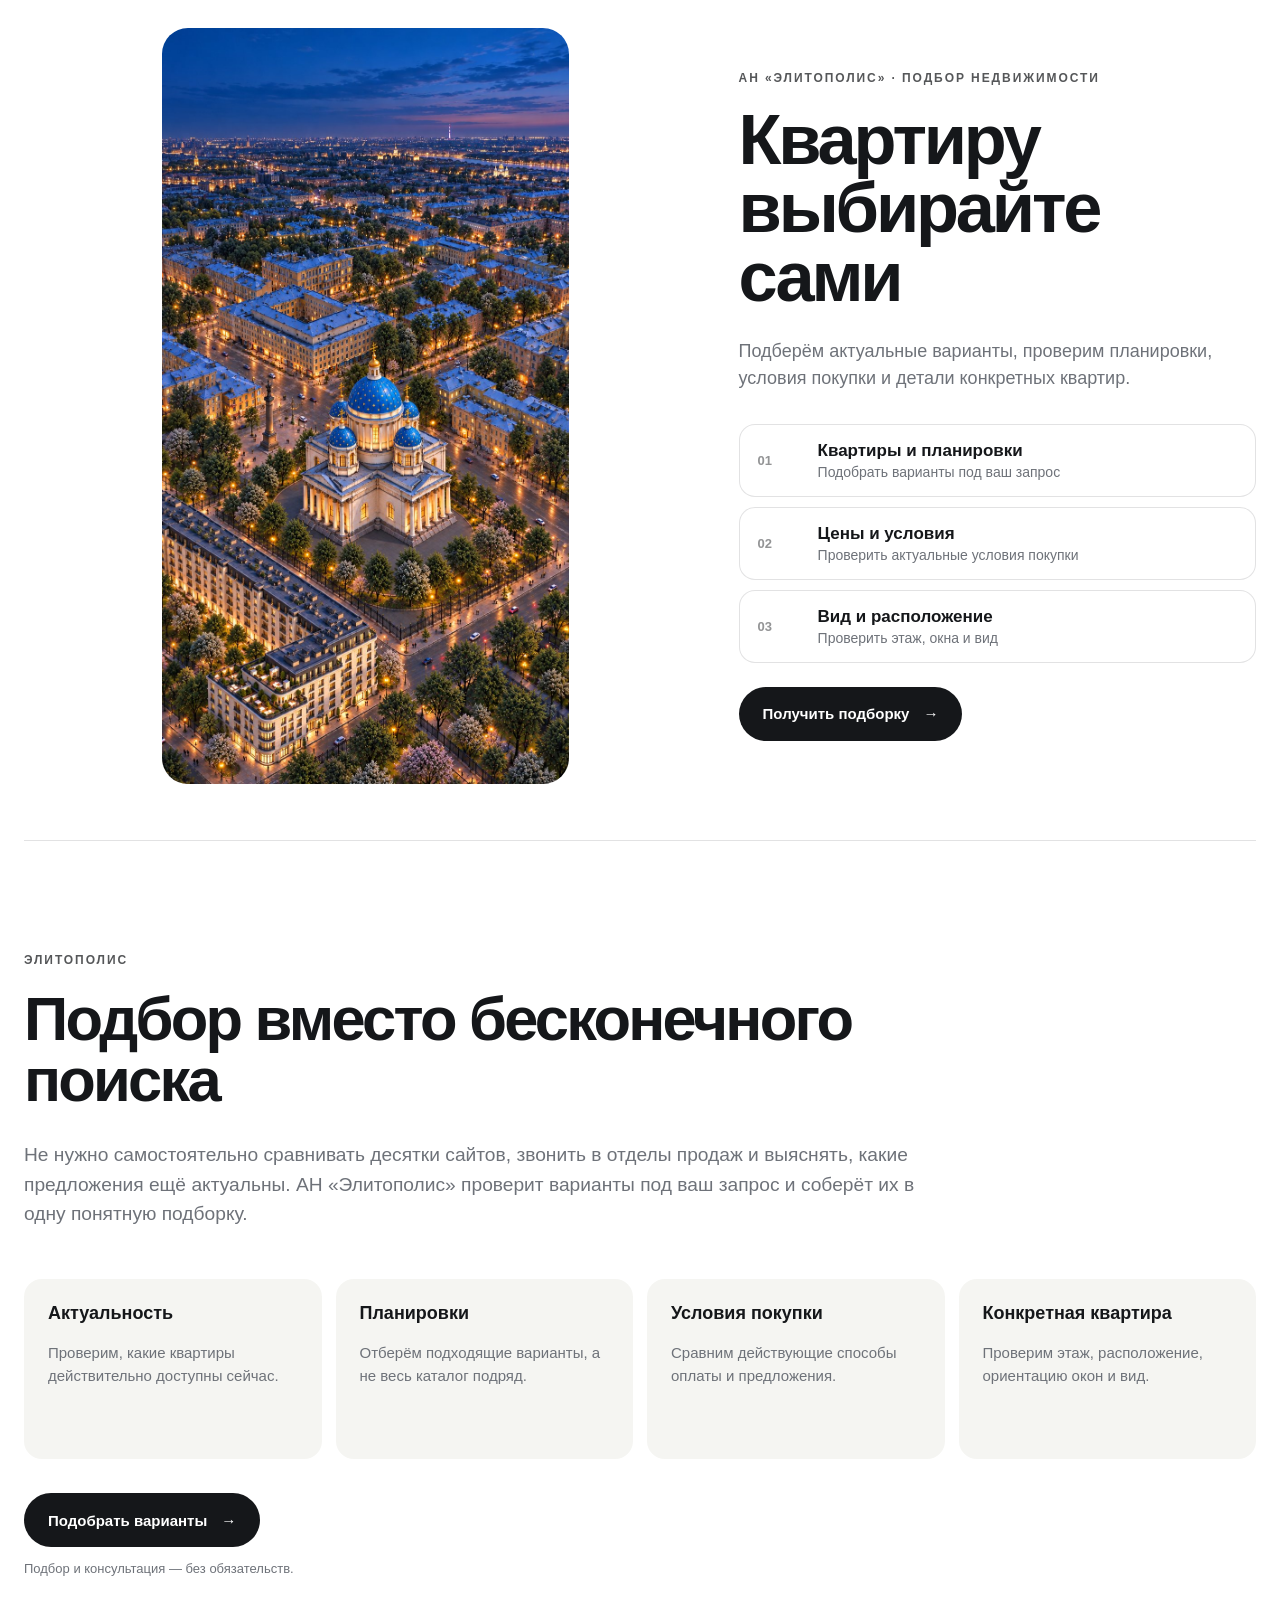
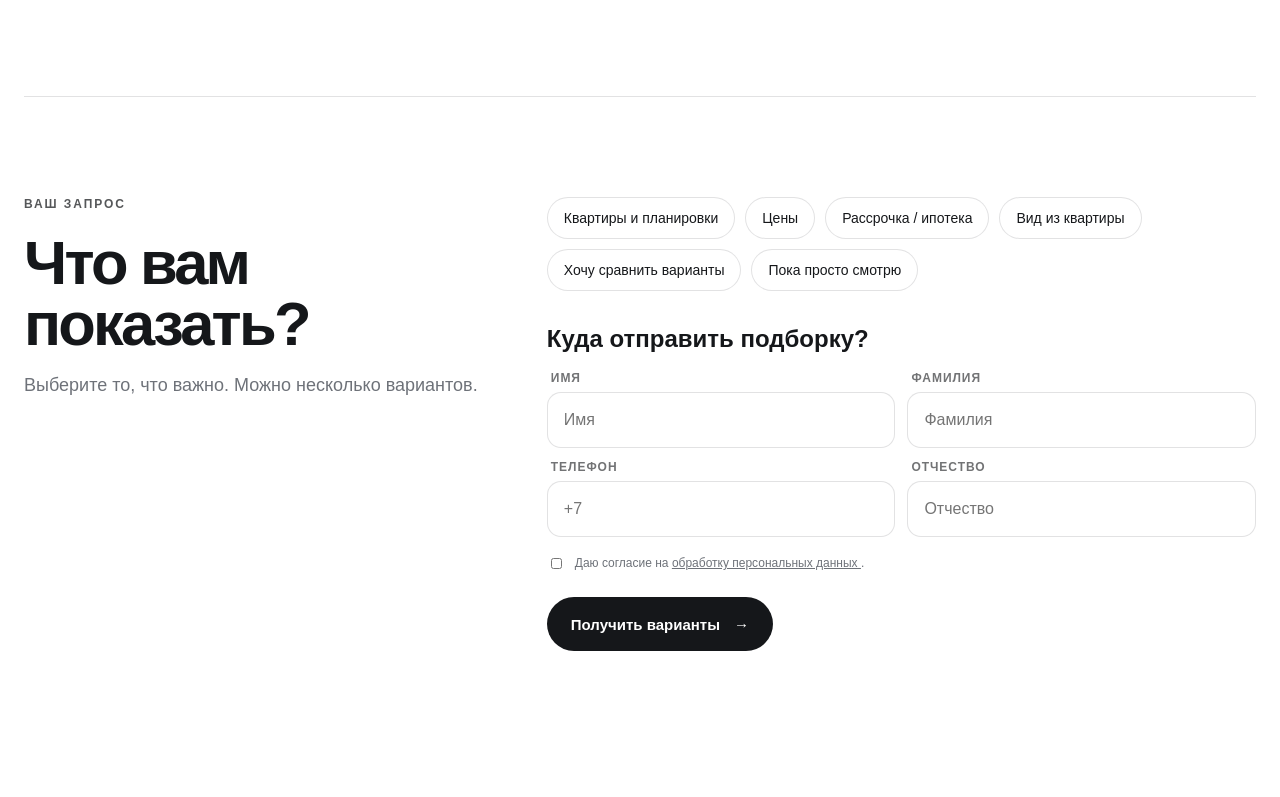
==== index.html @ 5e787805 "Update index.html" ====
<!doctype html>
<html lang="ru">
<head>
  <meta charset="utf-8">
  <meta name="viewport" content="width=device-width,initial-scale=1">

  <title>Подбор недвижимости — Элитополис</title>

  <meta
    name="description"
    content="АН «Элитополис» — подбор актуальных вариантов недвижимости, планировок и условий покупки"
  >

  <meta name="robots" content="index,follow">

  <style>
    :root{
      --ink:#15171a;
      --muted:#6e7279;
      --line:rgba(21,23,26,.12);
      --soft:#f5f5f2;
      --card:#fff;
    }

    *{
      box-sizing:border-box;
    }

    html{
      scroll-behavior:smooth;
    }

    body{
      margin:0;
      background:#fff;
      color:var(--ink);
      font-family:-apple-system,BlinkMacSystemFont,"Segoe UI",Arial,sans-serif;
    }

    button,
    input{
      font:inherit;
    }

    .elp-wrap{
      max-width:1480px;
      margin:0 auto;
      padding:0 24px 64px;
    }

    .elp-hero{
      min-height:90vh;
      display:grid;
      grid-template-columns:minmax(0,58%) minmax(0,42%);
      gap:32px;
      align-items:center;
      padding:28px 0 56px;
    }

    .elp-hero__visual{
      grid-column:1;
      grid-row:1;

      width:min(100%,calc(84vh * 0.5385));
      aspect-ratio:896 / 1664;
      min-height:0;

      justify-self:center;
      align-self:center;

      background-image:url("hero-correct.webp");
      background-color:#eef1f4;
      background-size:cover;
      background-position:center center;
      background-repeat:no-repeat;

      border-radius:26px;
      overflow:hidden;
      position:relative;
    }

    .elp-hero__copy{
      grid-column:2;
      grid-row:1;

      display:flex;
      flex-direction:column;
      justify-content:center;

      padding:42px 0;
    }

    .elp-eyebrow,
    .elp-section-kicker{
      font-size:12px;
      line-height:1.2;
      letter-spacing:.16em;
      text-transform:uppercase;
      font-weight:700;
      margin-bottom:22px;
      opacity:.72;
    }

    h1,
    h2{
      margin:0;
      font-weight:600;
      letter-spacing:-.045em;
    }

    .elp-title{
      display:flex;
      flex-direction:column;
      gap:.055em;

      font-size:clamp(52px,5.5vw,92px);
      line-height:.92;

      max-width:720px;
    }

    .elp-title span{
      display:block;
      margin:0;
      padding:0;
    }

    .elp-lead{
      font-size:clamp(18px,1.35vw,23px);
      line-height:1.5;
      max-width:650px;

      margin:28px 0 32px;

      color:var(--muted);
    }

    .elp-choice-grid{
      display:grid;
      gap:10px;
      margin:0 0 24px;
    }

    .elp-choice{
      width:100%;

      display:grid;
      grid-template-columns:48px 1fr;
      gap:12px;

      align-items:center;

      text-align:left;

      border:1px solid var(--line);
      background:rgba(255,255,255,.72);

      padding:16px 18px;

      border-radius:16px;

      cursor:pointer;
      transition:.16s;

      color:inherit;
    }

    .elp-choice:hover,
    .elp-choice.is-selected{
      transform:translateY(-1px);
      border-color:rgba(21,23,26,.36);
      background:#fff;
    }

    .elp-choice__num{
      font-size:13px;
      opacity:.46;
      font-weight:700;
    }

    .elp-choice strong{
      display:block;
      font-size:17px;
      margin-bottom:3px;
    }

    .elp-choice small{
      display:block;
      color:var(--muted);
      font-size:14px;
    }

    .elp-primary{
      appearance:none;

      border:0;

      background:var(--ink);
      color:#fff;

      border-radius:999px;

      padding:16px 24px;
      min-height:54px;

      display:inline-flex;
      gap:14px;
      align-items:center;
      justify-content:center;

      font-size:15px;
      font-weight:700;

      cursor:pointer;

      width:fit-content;

      transition:.16s;
    }

    .elp-primary:hover{
      opacity:.9;
      transform:translateY(-1px);
    }

    .elp-primary:disabled{
      opacity:.5;
      cursor:wait;
    }

    .elp-service{
      padding:112px 0 120px;
      border-top:1px solid var(--line);
    }

    .elp-service h2,
    .elp-form-section h2{
      font-size:clamp(42px,4.8vw,74px);
      line-height:.98;
      max-width:900px;
    }

    .elp-service__intro{
      max-width:900px;

      font-size:clamp(19px,1.5vw,24px);
      line-height:1.55;

      color:var(--muted);

      margin:30px 0 50px;
    }

    .elp-benefits{
      display:grid;
      grid-template-columns:repeat(4,1fr);
      gap:14px;

      margin-bottom:34px;
    }

    .elp-benefits > div{
      background:var(--soft);
      border-radius:18px;
      padding:24px;
      min-height:180px;
    }

    .elp-benefits strong{
      display:block;
      font-size:18px;
      margin-bottom:18px;
    }

    .elp-benefits p{
      margin:0;

      color:var(--muted);

      line-height:1.5;
      font-size:15px;
    }

    .elp-note{
      font-size:13px;
      color:var(--elp-muted,var(--muted));
      margin-top:14px;
    }

    .elp-form-section{
      padding:100px 0 70px;
      border-top:1px solid var(--line);
    }

    .elp-form-card{
      display:grid;
      grid-template-columns:minmax(0,.8fr) minmax(0,1.2fr);
      gap:50px;
      align-items:start;
    }

    .elp-form-copy p{
      color:var(--muted);
      font-size:18px;
      line-height:1.5;
    }

    .elp-chips{
      display:flex;
      flex-wrap:wrap;
      gap:10px;
      margin-bottom:34px;
    }

    .elp-chip input{
      position:absolute;
      opacity:0;
      pointer-events:none;
    }

    .elp-chip span{
      display:block;

      border:1px solid var(--line);
      border-radius:999px;

      padding:12px 16px;

      cursor:pointer;

      background:#fff;

      font-size:14px;

      transition:.16s;
    }

    .elp-chip input:checked + span{
      background:var(--ink);
      color:#fff;
      border-color:var(--ink);
    }

    .elp-contact-title{
      font-size:24px;
      font-weight:650;
      margin:12px 0 18px;
    }

    .elp-fields{
      display:grid;
      grid-template-columns:1fr 1fr;
      gap:12px;
    }

    .elp-fields label > span{
      display:block;

      font-size:12px;
      font-weight:700;

      margin:0 0 7px 4px;

      text-transform:uppercase;
      letter-spacing:.08em;

      opacity:.6;
    }

    .elp-fields input{
      width:100%;

      border:1px solid var(--line);
      border-radius:14px;

      min-height:56px;

      padding:0 16px;

      background:#fff;
      color:var(--ink);

      outline:none;
    }

    .elp-fields input:focus{
      border-color:rgba(21,23,26,.5);
    }

    .elp-consent{
      display:grid;
      grid-template-columns:18px 1fr;
      gap:10px;

      margin:18px 0 24px;

      color:var(--muted);

      font-size:12px;
      line-height:1.45;
    }

    .elp-consent input{
      margin-top:2px;
    }

    .elp-consent a{
      color:inherit;
      text-decoration:underline;
    }

    .elp-form-status{
      margin-top:12px;
      font-size:13px;
      color:#9a2f2f;
    }

    .elp-success{
      padding:30px 0;
    }

    .elp-success__mark{
      width:50px;
      height:50px;

      border-radius:50%;

      display:grid;
      place-items:center;

      background:var(--ink);
      color:#fff;

      font-size:24px;

      margin-bottom:24px;
    }

    .elp-success p{
      font-size:18px;
      color:var(--muted);
      line-height:1.5;
    }

    @media(max-width:980px){

      .elp-wrap{
        padding:0 18px 42px;
      }

      .elp-hero{
        min-height:auto;
        grid-template-columns:1fr;
        gap:28px;
        padding-top:18px;
      }

      .elp-hero__visual{
        grid-column:1;
        grid-row:1;

        width:min(100%,520px);
        aspect-ratio:896 / 1664;

        justify-self:center;

        min-height:0;
        border-radius:20px;
      }

      .elp-hero__copy{
        grid-column:1;
        grid-row:2;

        padding:10px 0 42px;
      }

      .elp-benefits{
        grid-template-columns:1fr 1fr;
      }

      .elp-form-card{
        grid-template-columns:1fr;
        gap:34px;
      }
    }

    @media(max-width:640px){

      .elp-wrap{
        padding-left:14px;
        padding-right:14px;
      }

      .elp-hero{
        gap:24px;
      }

      .elp-hero__visual{
        width:100%;
        aspect-ratio:896 / 1664;
        min-height:0;
        border-radius:16px;
      }

      .elp-eyebrow,
      .elp-section-kicker{
        margin-bottom:16px;
      }

      .elp-title{
        font-size:clamp(42px,13vw,60px);
        line-height:.92;
        gap:.055em;
      }

      .elp-lead{
        font-size:17px;
        margin:20px 0 24px;
      }

      .elp-choice{
        grid-template-columns:38px 1fr;
        padding:14px;
      }

      .elp-primary{
        width:100%;
      }

      .elp-service{
        padding:72px 0 76px;
      }

      .elp-service h2,
      .elp-form-section h2{
        font-size:42px;
      }

      .elp-service__intro{
        font-size:17px;
        margin:24px 0 34px;
      }

      .elp-benefits{
        grid-template-columns:1fr;
      }

      .elp-benefits > div{
        min-height:auto;
      }

      .elp-form-section{
        padding:72px 0 40px;
      }

      .elp-fields{
        grid-template-columns:1fr;
      }
    }
  </style>
</head>

<body>

  <main class="elp-wrap">

    <section class="elp-hero">

      <div
        class="elp-hero__visual"
        id="heroVisual"
      ></div>

      <div class="elp-hero__copy">

        <div class="elp-eyebrow">
          АН «Элитополис» · подбор недвижимости
        </div>

        <h1 class="elp-title">
          <span>Квартиру</span>
          <span>выбирайте</span>
          <span>сами</span>
        </h1>

        <p class="elp-lead">
          Подберём актуальные варианты, проверим планировки,
          условия покупки и детали конкретных квартир.
        </p>

        <div class="elp-choice-grid">

          <button
            type="button"
            class="elp-choice"
            data-interest="Квартиры и планировки"
          >
            <span class="elp-choice__num">
              01
            </span>

            <span>
              <strong>
                Квартиры и планировки
              </strong>

              <small>
                Подобрать варианты под ваш запрос
              </small>
            </span>
          </button>

          <button
            type="button"
            class="elp-choice"
            data-interest="Цены"
          >
            <span class="elp-choice__num">
              02
            </span>

            <span>
              <strong>
                Цены и условия
              </strong>

              <small>
                Проверить актуальные условия покупки
              </small>
            </span>
          </button>

          <button
            type="button"
            class="elp-choice"
            data-interest="Вид из квартиры"
          >
            <span class="elp-choice__num">
              03
            </span>

            <span>
              <strong>
                Вид и расположение
              </strong>

              <small>
                Проверить этаж, окна и вид
              </small>
            </span>
          </button>

        </div>

        <button
          type="button"
          class="elp-primary elp-scroll-form"
        >
          Получить подборку
          <span>→</span>
        </button>

      </div>

    </section>


    <section class="elp-service">

      <div class="elp-section-kicker">
        ЭЛИТОПОЛИС
      </div>

      <h2>
        Подбор вместо бесконечного поиска
      </h2>

      <p class="elp-service__intro">
        Не нужно самостоятельно сравнивать десятки сайтов,
        звонить в отделы продаж и выяснять, какие предложения
        ещё актуальны. АН «Элитополис» проверит варианты под ваш
        запрос и соберёт их в одну понятную подборку.
      </p>

      <div class="elp-benefits">

        <div>
          <strong>
            Актуальность
          </strong>

          <p>
            Проверим, какие квартиры действительно доступны сейчас.
          </p>
        </div>

        <div>
          <strong>
            Планировки
          </strong>

          <p>
            Отберём подходящие варианты, а не весь каталог подряд.
          </p>
        </div>

        <div>
          <strong>
            Условия покупки
          </strong>

          <p>
            Сравним действующие способы оплаты и предложения.
          </p>
        </div>

        <div>
          <strong>
            Конкретная квартира
          </strong>

          <p>
            Проверим этаж, расположение, ориентацию окон и вид.
          </p>
        </div>

      </div>

      <button
        type="button"
        class="elp-primary elp-scroll-form"
      >
        Подобрать варианты
        <span>→</span>
      </button>

      <div class="elp-note">
        Подбор и консультация — без обязательств.
      </div>

    </section>


    <section
      class="elp-form-section"
      id="formSection"
    >

      <div class="elp-form-card">

        <div class="elp-form-copy">

          <div class="elp-section-kicker">
            ВАШ ЗАПРОС
          </div>

          <h2>
            Что вам показать?
          </h2>

          <p>
            Выберите то, что важно.
            Можно несколько вариантов.
          </p>

        </div>


        <form
          id="leadForm"
          novalidate
        >

          <div
            class="elp-chips"
            id="interestChips"
          >

            <label class="elp-chip">
              <input
                type="checkbox"
                name="interests"
                value="Квартиры и планировки"
              >

              <span>
                Квартиры и планировки
              </span>
            </label>

            <label class="elp-chip">
              <input
                type="checkbox"
                name="interests"
                value="Цены"
              >

              <span>
                Цены
              </span>
            </label>

            <label class="elp-chip">
              <input
                type="checkbox"
                name="interests"
                value="Рассрочка / ипотека"
              >

              <span>
                Рассрочка / ипотека
              </span>
            </label>

            <label class="elp-chip">
              <input
                type="checkbox"
                name="interests"
                value="Вид из квартиры"
              >

              <span>
                Вид из квартиры
              </span>
            </label>

            <label class="elp-chip">
              <input
                type="checkbox"
                name="interests"
                value="Хочу сравнить варианты"
              >

              <span>
                Хочу сравнить варианты
              </span>
            </label>

            <label class="elp-chip">
              <input
                type="checkbox"
                name="interests"
                value="Пока просто смотрю"
              >

              <span>
                Пока просто смотрю
              </span>
            </label>

          </div>


          <div class="elp-contact-title">
            Куда отправить подборку?
          </div>


          <div class="elp-fields">

            <label>
              <span>
                Имя
              </span>

              <input
                type="text"
                name="first_name"
                required
                autocomplete="given-name"
                placeholder="Имя"
              >
            </label>

            <label>
              <span>
                Фамилия
              </span>

              <input
                type="text"
                name="last_name"
                required
                autocomplete="family-name"
                placeholder="Фамилия"
              >
            </label>

            <label>
              <span>
                Телефон
              </span>

              <input
                type="tel"
                name="phone"
                required
                autocomplete="tel"
                inputmode="tel"
                placeholder="+7"
              >
            </label>

            <label>
              <span>
                Отчество
              </span>

              <input
                type="text"
                name="patronymic"
                autocomplete="additional-name"
                placeholder="Отчество"
              >
            </label>

          </div>


      
           <label class="elp-consent">

  <input
    type="checkbox"
    name="consent"
    required
  >

  <span>
    Даю согласие на
    <a
      href="https://go.elitopolis.ru/consent.html"
      target="_blank"
      rel="noopener"
    >
      обработку персональных данных
    </a>.
  </span>

</label>


          <button
            type="submit"
            class="elp-primary elp-submit"
          >
            Получить варианты
            <span>→</span>
          </button>

          <div
            class="elp-form-status"
            id="formStatus"
            aria-live="polite"
          ></div>

        </form>


        <div
          class="elp-success"
          id="successBlock"
          hidden
        >

          <div class="elp-success__mark">
            ✓
          </div>

          <h2>
            Спасибо!
          </h2>

          <p>
            Мы уже приступили к подбору актуальных вариантов.<br>
            Скоро свяжемся с вами.
          </p>

          <div class="elp-note">
            АН «Элитополис»
          </div>

        </div>

      </div>

    </section>

  </main>


  <script>
    /*
      Боевой backend подключён к n8n.
    */

    const ELITOPOLIS_API_ENDPOINT =
      "https://newapi.elitopolis.ru/webhook/elitopolis-lead";

    const ELITOPOLIS_CAMPAIGN =
      "troitsky_01";


    const $ =
      (selector, root = document) =>
        root.querySelector(selector);


    const $$ =
      (selector, root = document) =>
        Array.from(
          root.querySelectorAll(selector)
        );


    const formSection =
      $("#formSection");

    const form =
      $("#leadForm");

    const status =
      $("#formStatus");

    const success =
      $("#successBlock");


    function scrollToForm(){

      if(formSection){

        formSection.scrollIntoView({
          behavior:"smooth",
          block:"start"
        });

      }

    }


    $$(".elp-scroll-form").forEach(button => {

      button.addEventListener(
        "click",
        scrollToForm
      );

    });


    $$(".elp-choice").forEach(button => {

      button.addEventListener("click", () => {

        const interest =
          button.dataset.interest || "";


        $$(".elp-choice").forEach(item => {

          item.classList.remove(
            "is-selected"
          );

        });


        button.classList.add(
          "is-selected"
        );


        $$("#interestChips input[type=checkbox]")
          .forEach(input => {

            if(input.value === interest){

              input.checked = true;

            }

          });


        scrollToForm();

      });

    });


    if(form){

      form.addEventListener(
        "submit",
        async event => {

          event.preventDefault();

          status.textContent = "";


          const firstName =
            form.elements
              .first_name
              .value
              .trim();


          const lastName =
            form.elements
              .last_name
              .value
              .trim();


          const patronymic =
            form.elements
              .patronymic
              .value
              .trim();


          const phone =
            form.elements
              .phone
              .value
              .trim();


          if(
            !firstName ||
            !lastName ||
            !phone
          ){

            status.textContent =
              "Заполните имя, фамилию и телефон.";

            return;

          }


          if(
            !form.elements
              .consent
              .checked
          ){

            status.textContent =
              "Подтвердите согласие на обработку персональных данных.";

            return;

          }


          const submit =
            $(".elp-submit", form);


          submit.disabled =
            true;


          const params =
            new URLSearchParams(
              location.search
            );


          const interests =
            $$("#interestChips input[type=checkbox]:checked")
              .map(
                input =>
                  input.value
              );


          const payload = {

            first_name:
              firstName,

            last_name:
              lastName,

            patronymic:
              patronymic,

            phone:
              phone,

            campaign:
              ELITOPOLIS_CAMPAIGN,

            interests:
              interests,

            source:
              params.get("utm_source") ||
              params.get("source") ||
              "go.elitopolis.ru",

            utm_campaign:
              params.get("utm_campaign") ||
              "",

            utm_medium:
              params.get("utm_medium") ||
              "",

            utm_content:
              params.get("utm_content") ||
              "",

            page_url:
              location.href,

            referrer:
              document.referrer || ""

          };


          try{

            const response =
              await fetch(
                ELITOPOLIS_API_ENDPOINT,
                {
                  method:"POST",

                  headers:{
                    "Content-Type":
                      "application/json"
                  },

                  body:
                    JSON.stringify(
                      payload
                    )
                }
              );


            if(!response.ok){

              throw new Error(
                "HTTP " +
                response.status
              );

            }


            form.hidden =
              true;


            success.hidden =
              false;


            success.scrollIntoView({
              behavior:"smooth",
              block:"center"
            });

          }

          catch(error){

            console.error(
              "Ошибка отправки заявки:",
              error
            );


            status.textContent =
              "Не удалось отправить запрос. Попробуйте ещё раз.";


            submit.disabled =
              false;

          }

        }
      );

    }
  </script>

</body>
</html>
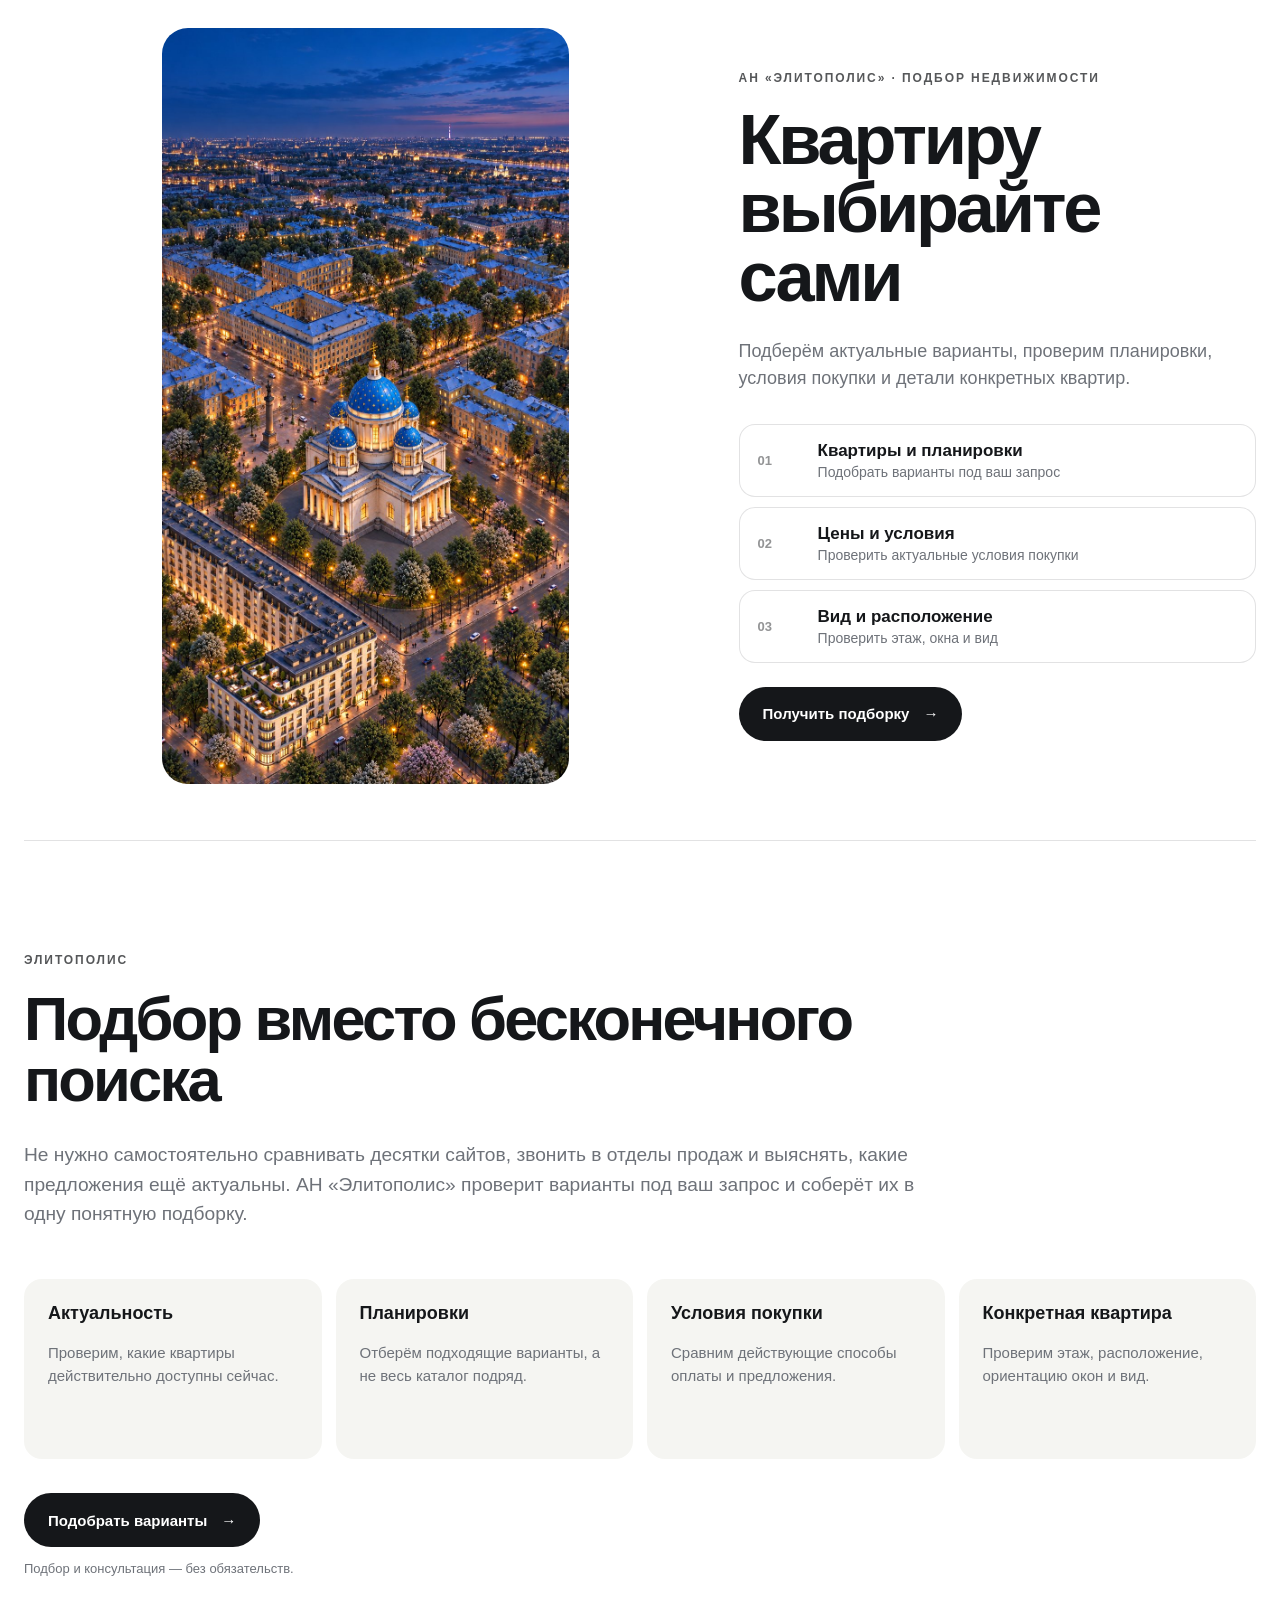
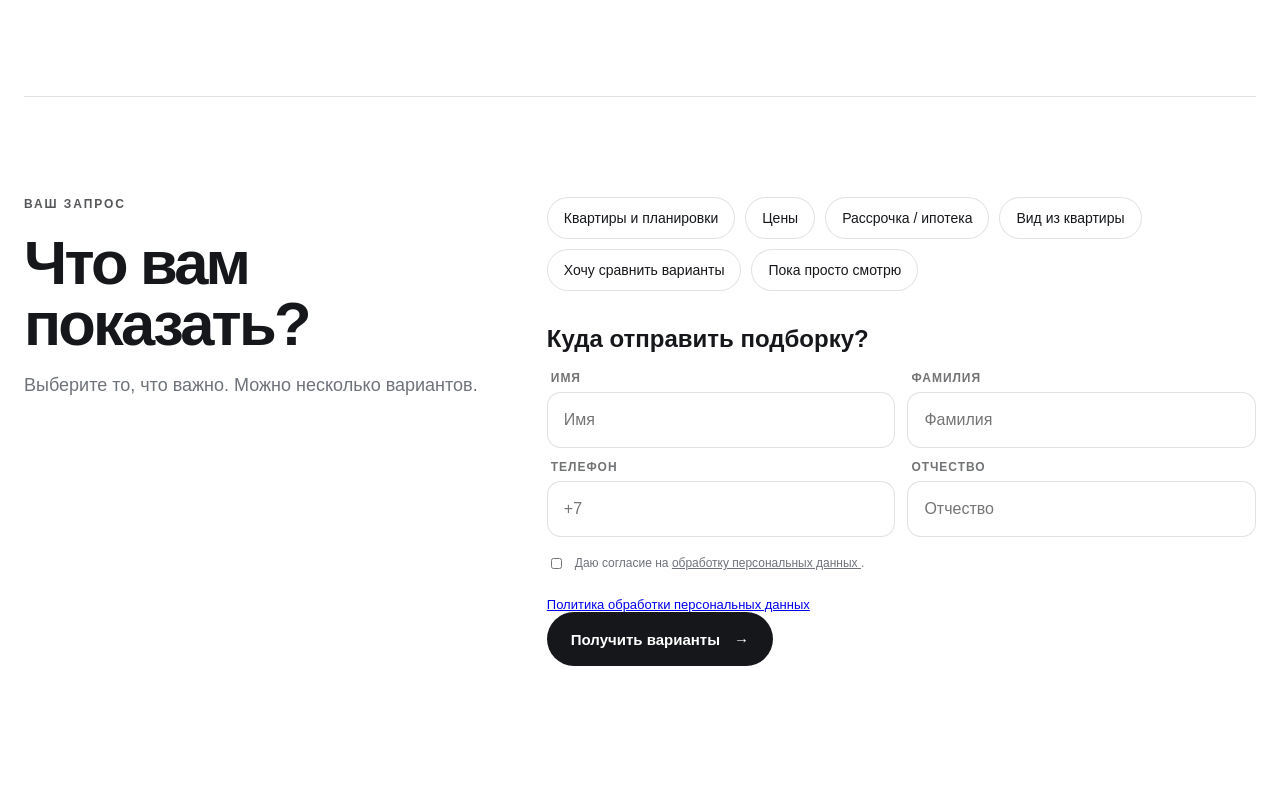
==== commit 1f70de79: "Update index.html" ====
--- a/index.html
+++ b/index.html
@@ -941,11 +941,20 @@
 </label>
 
 
-          <button
-            type="submit"
-            class="elp-primary elp-submit"
-          >
-            Получить варианты
+     <div class="elp-note">
+  <a
+    href="https://go.elitopolis.ru/privacy.html"
+    target="_blank"
+    rel="noopener"
+  >
+    Политика обработки персональных данных
+  </a>
+</div>
+   <button
+  type="submit"
+  class="elp-primary elp-submit"
+>         
+     Получить варианты
             <span>→</span>
           </button>
 
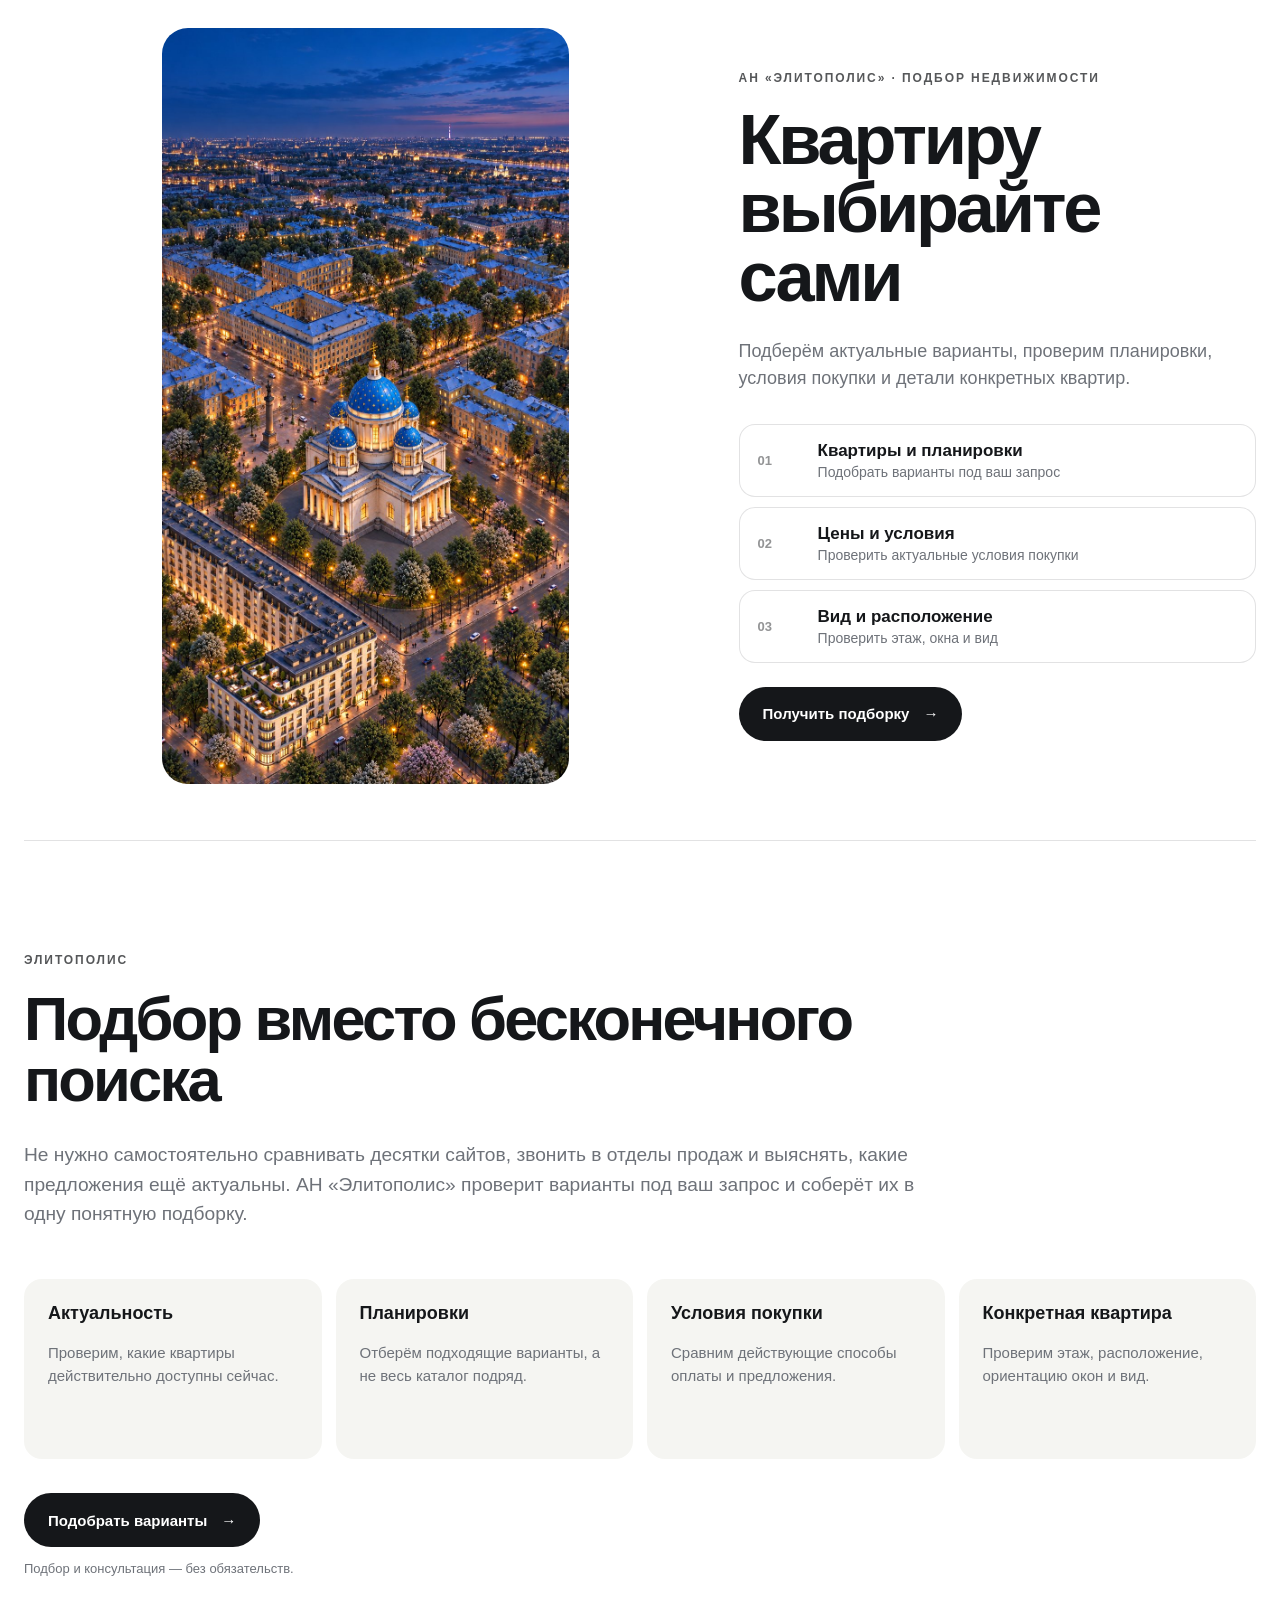
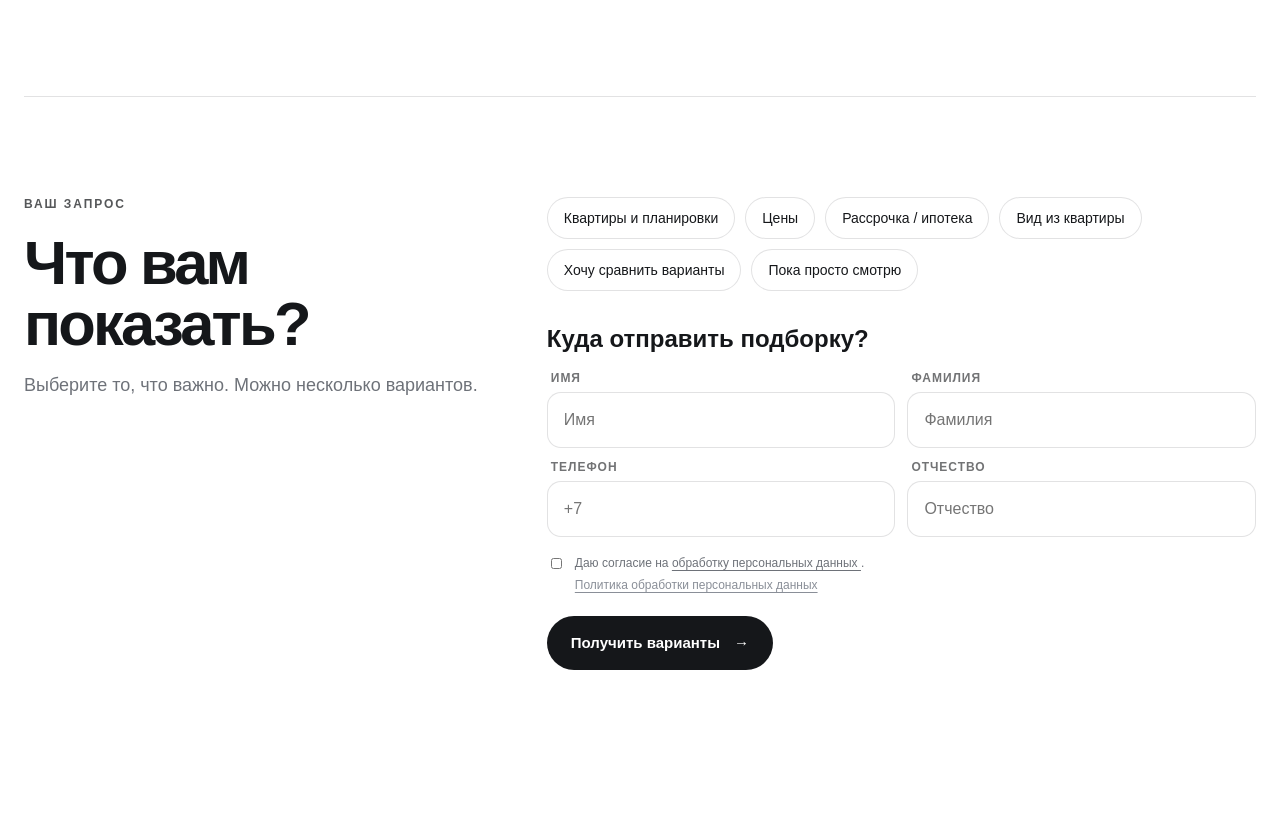
==== commit 22f9d629: "Update index.html" ====
--- a/index.html
+++ b/index.html
@@ -149,7 +149,6 @@
       gap:12px;
 
       align-items:center;
-
       text-align:left;
 
       border:1px solid var(--line);
@@ -283,7 +282,7 @@
 
     .elp-note{
       font-size:13px;
-      color:var(--elp-muted,var(--muted));
+      color:var(--muted);
       margin-top:14px;
     }
 
@@ -392,7 +391,7 @@
       grid-template-columns:18px 1fr;
       gap:10px;
 
-      margin:18px 0 24px;
+      margin:18px 0 4px;
 
       color:var(--muted);
 
@@ -407,6 +406,23 @@
     .elp-consent a{
       color:inherit;
       text-decoration:underline;
+      text-underline-offset:3px;
+    }
+
+    .elp-privacy-note{
+      margin:0 0 22px 28px;
+      font-size:12px;
+      line-height:1.4;
+    }
+
+    .elp-privacy-note a{
+      color:#8a8f98;
+      text-decoration:underline;
+      text-underline-offset:3px;
+    }
+
+    .elp-privacy-note a:hover{
+      color:#5f646c;
     }
 
     .elp-form-status{
@@ -556,6 +572,10 @@
 
       .elp-fields{
         grid-template-columns:1fr;
+      }
+
+      .elp-privacy-note{
+        margin-left:28px;
       }
     }
   </style>
@@ -918,45 +938,47 @@
           </div>
 
 
-      
-           <label class="elp-consent">
-
-  <input
-    type="checkbox"
-    name="consent"
-    required
-  >
-
-  <span>
-    Даю согласие на
-    <a
-      href="https://go.elitopolis.ru/consent.html"
-      target="_blank"
-      rel="noopener"
-    >
-      обработку персональных данных
-    </a>.
-  </span>
-
-</label>
-
-
-     <div class="elp-note">
-  <a
-    href="https://go.elitopolis.ru/privacy.html"
-    target="_blank"
-    rel="noopener"
-  >
-    Политика обработки персональных данных
-  </a>
-</div>
-   <button
-  type="submit"
-  class="elp-primary elp-submit"
->         
-     Получить варианты
+          <label class="elp-consent">
+
+            <input
+              type="checkbox"
+              name="consent"
+              required
+            >
+
+            <span>
+              Даю согласие на
+              <a
+                href="https://go.elitopolis.ru/consent.html"
+                target="_blank"
+                rel="noopener"
+              >
+                обработку персональных данных
+              </a>.
+            </span>
+
+          </label>
+
+
+          <div class="elp-privacy-note">
+            <a
+              href="https://go.elitopolis.ru/privacy.html"
+              target="_blank"
+              rel="noopener"
+            >
+              Политика обработки персональных данных
+            </a>
+          </div>
+
+
+          <button
+            type="submit"
+            class="elp-primary elp-submit"
+          >
+            Получить варианты
             <span>→</span>
           </button>
+
 
           <div
             class="elp-form-status"
@@ -1000,10 +1022,6 @@
 
 
   <script>
-    /*
-      Боевой backend подключён к n8n.
-    */
-
     const ELITOPOLIS_API_ENDPOINT =
       "https://newapi.elitopolis.ru/webhook/elitopolis-lead";
 
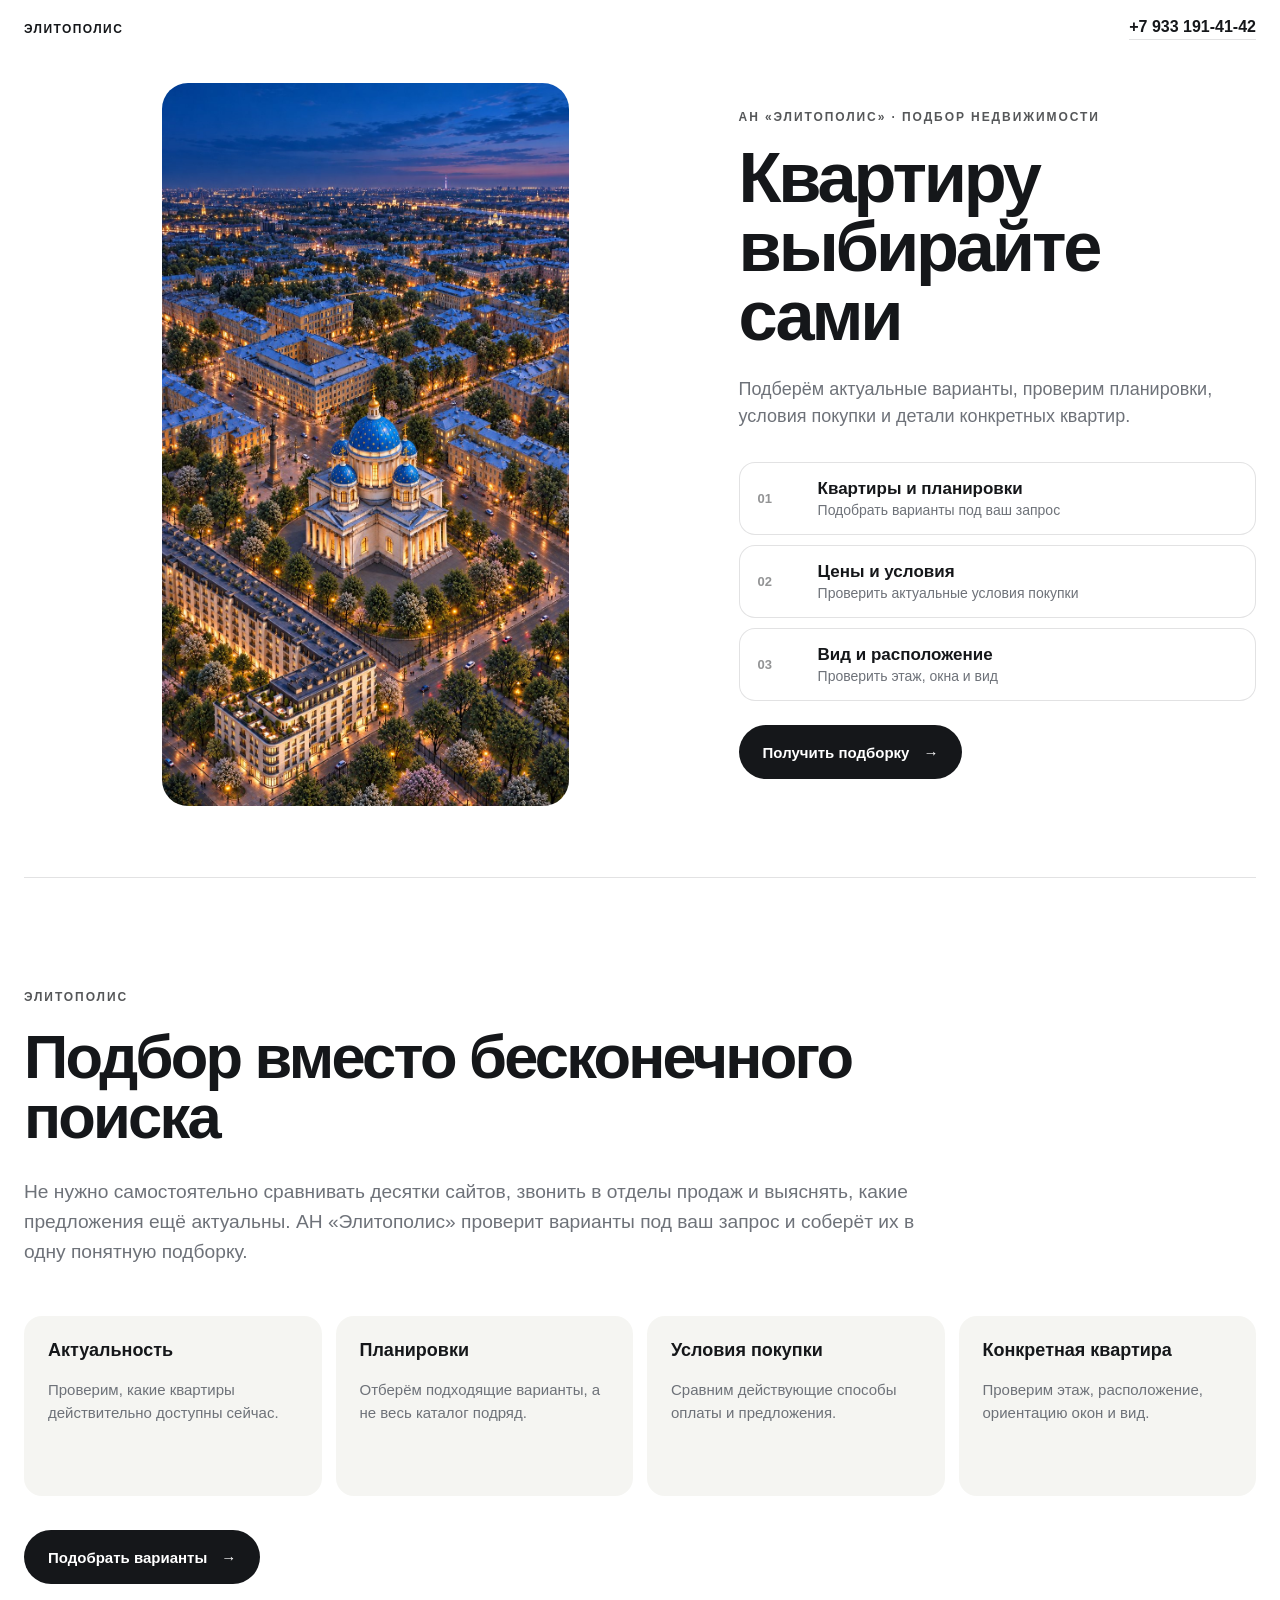
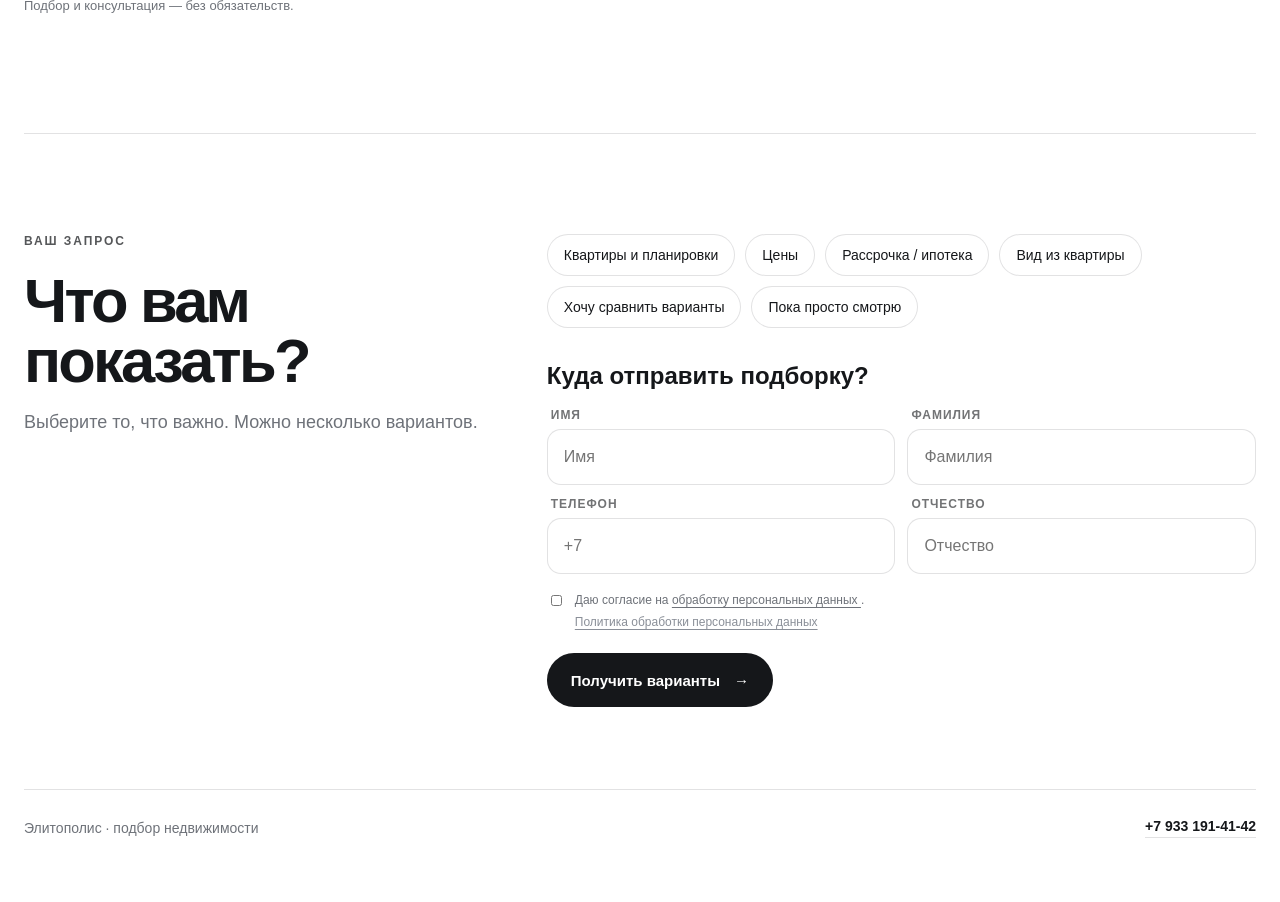
==== commit 008e7392: "Fix in-app browser hero rendering and add fallback phone contact" ====
--- a/index.html
+++ b/index.html
@@ -48,6 +48,51 @@
       padding:0 24px 64px;
     }
 
+    .elp-sitebar{
+      display:flex;
+      align-items:center;
+      justify-content:space-between;
+      gap:16px;
+      padding:18px 0 0;
+    }
+
+    .elp-sitebar__brand{
+      font-size:12px;
+      font-weight:700;
+      letter-spacing:.12em;
+      text-transform:uppercase;
+    }
+
+    .elp-sitebar__phone,
+    .elp-footer__phone{
+      color:var(--ink);
+      font-weight:650;
+      text-decoration:none;
+      white-space:nowrap;
+      border-bottom:1px solid var(--line);
+      padding-bottom:3px;
+    }
+
+    .elp-sitebar__phone:focus-visible,
+    .elp-footer__phone:focus-visible{
+      outline:2px solid var(--ink);
+      outline-offset:4px;
+    }
+
+    .elp-footer{
+      display:flex;
+      justify-content:space-between;
+      align-items:center;
+      gap:16px;
+      border-top:1px solid var(--line);
+      padding:28px 0 0;
+      font-size:14px;
+    }
+
+    .elp-footer__label{
+      color:var(--muted);
+    }
+
     .elp-hero{
       min-height:90vh;
       display:grid;
@@ -62,21 +107,22 @@
       grid-row:1;
 
       width:min(100%,calc(84vh * 0.5385));
-      aspect-ratio:896 / 1664;
       min-height:0;
 
       justify-self:center;
       align-self:center;
 
-      background-image:url("hero-correct.webp");
       background-color:#eef1f4;
-      background-size:cover;
-      background-position:center center;
-      background-repeat:no-repeat;
 
       border-radius:26px;
       overflow:hidden;
       position:relative;
+    }
+
+    .elp-hero__img{
+      display:block;
+      width:100%;
+      height:auto;
     }
 
     .elp-hero__copy{
@@ -476,8 +522,6 @@
         grid-row:1;
 
         width:min(100%,520px);
-        aspect-ratio:896 / 1664;
-
         justify-self:center;
 
         min-height:0;
@@ -514,7 +558,6 @@
 
       .elp-hero__visual{
         width:100%;
-        aspect-ratio:896 / 1664;
         min-height:0;
         border-radius:16px;
       }
@@ -585,12 +628,27 @@
 
   <main class="elp-wrap">
 
+    <header class="elp-sitebar">
+      <span class="elp-sitebar__brand">Элитополис</span>
+      <a class="elp-sitebar__phone" href="tel:+79331914142" aria-label="Позвонить в Элитополис: +7 933 191-41-42">+7 933 191-41-42</a>
+    </header>
+
     <section class="elp-hero">
 
       <div
         class="elp-hero__visual"
         id="heroVisual"
-      ></div>
+      >
+        <img
+          class="elp-hero__img"
+          src="hero-correct.webp"
+          alt="Троице-Измайловский собор и вечерний Санкт-Петербург"
+          width="896"
+          height="1664"
+          loading="eager"
+          fetchpriority="high"
+        >
+      </div>
 
       <div class="elp-hero__copy">
 
@@ -1018,6 +1076,11 @@
 
     </section>
 
+    <footer class="elp-footer" aria-label="Контакты Элитополиса">
+      <span class="elp-footer__label">Элитополис · подбор недвижимости</span>
+      <a class="elp-footer__phone" href="tel:+79331914142" aria-label="Позвонить в Элитополис: +7 933 191-41-42">+7 933 191-41-42</a>
+    </footer>
+
   </main>
 
 
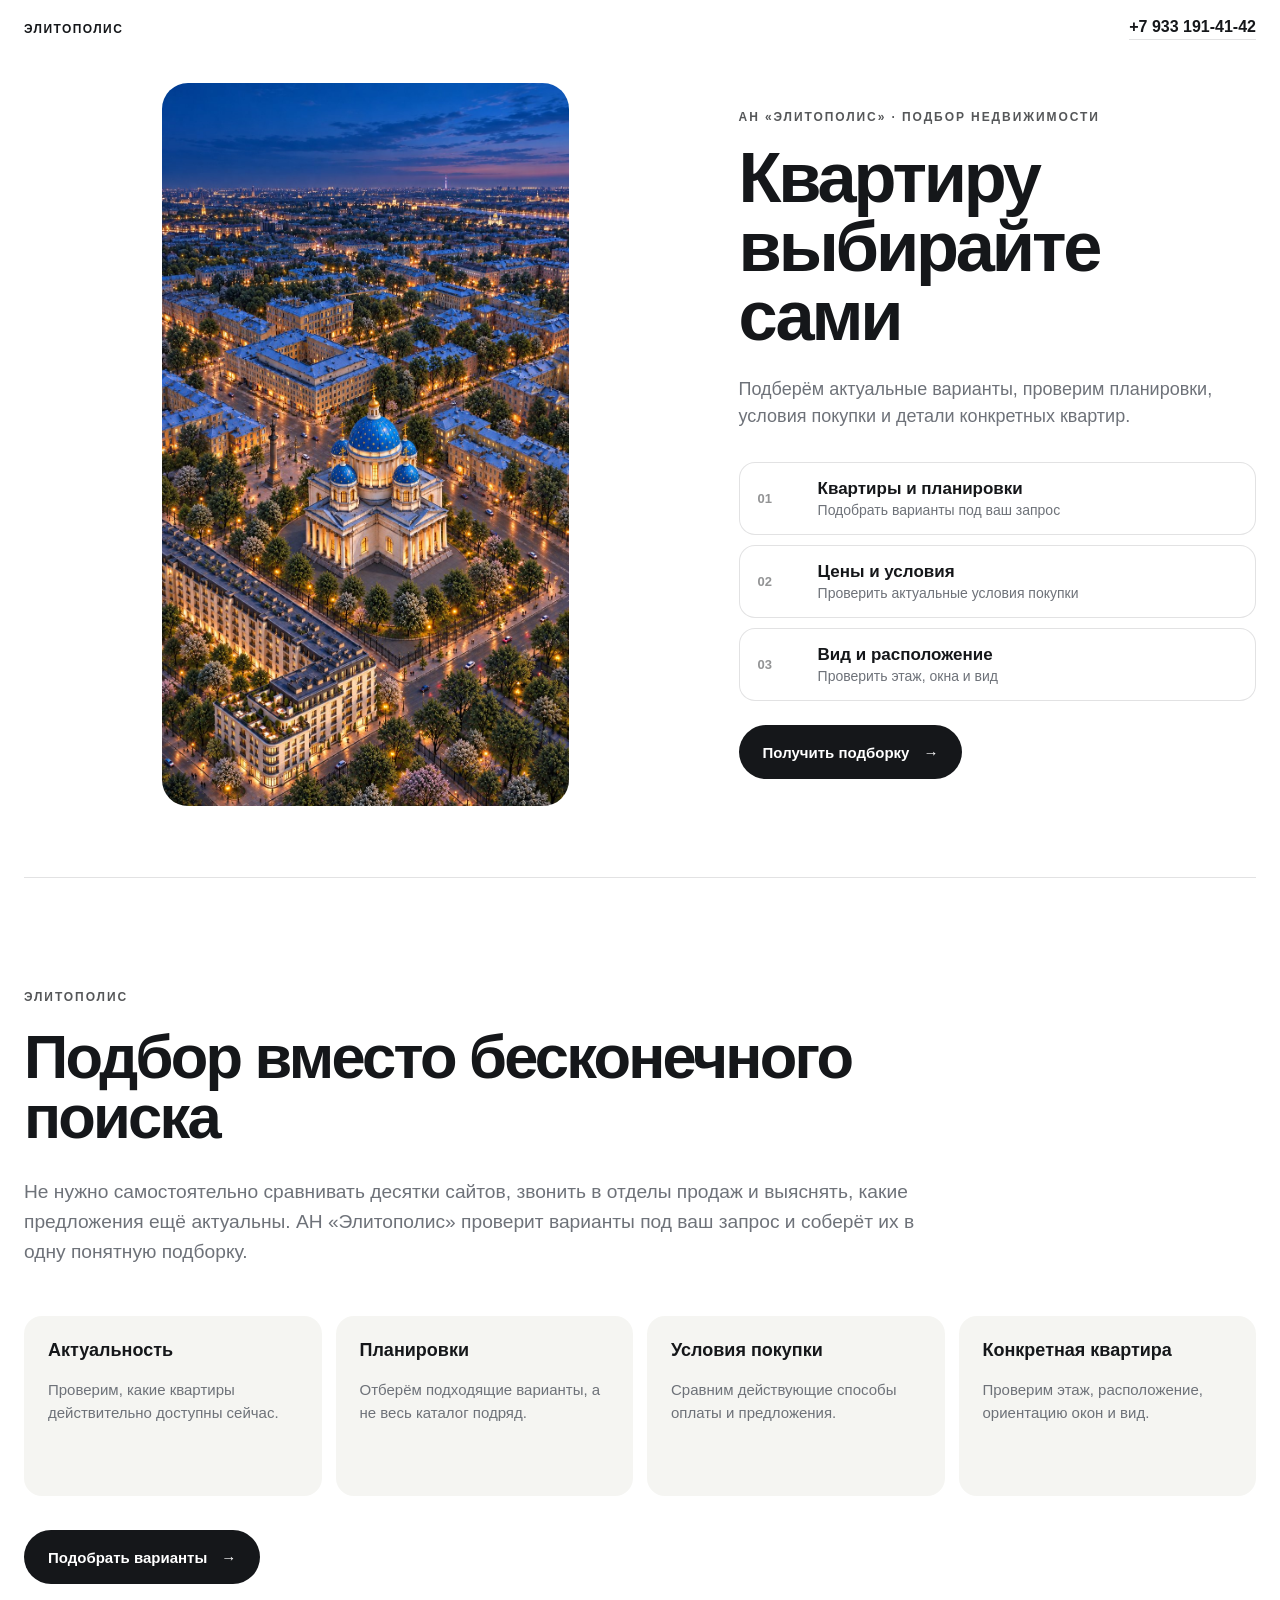
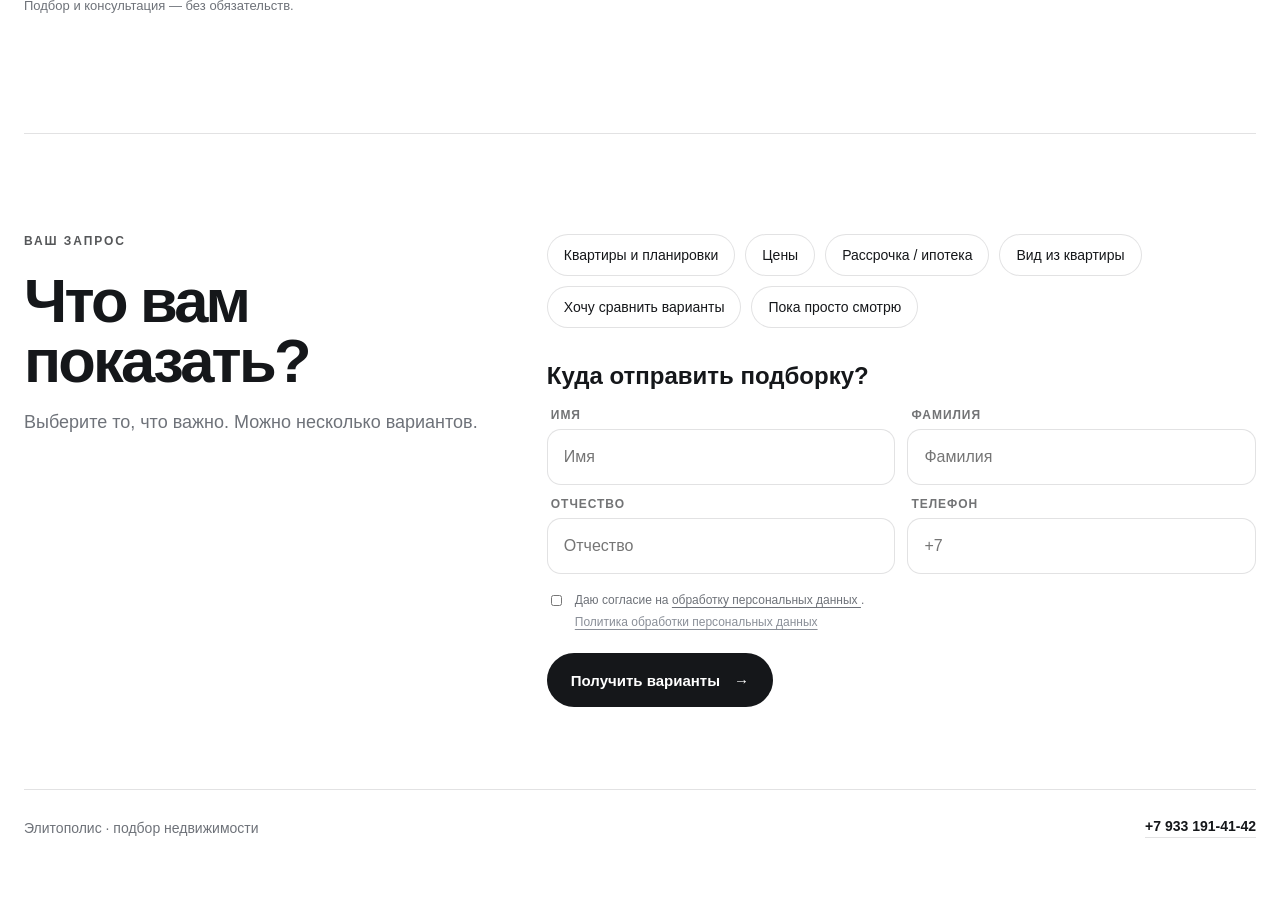
==== commit c213780f: "Route test form to isolated n8n webhook and order contact fields" ====
--- a/index.html
+++ b/index.html
@@ -967,6 +967,19 @@
 
             <label>
               <span>
+                Отчество
+              </span>
+
+              <input
+                type="text"
+                name="patronymic"
+                autocomplete="additional-name"
+                placeholder="Отчество"
+              >
+            </label>
+
+            <label>
+              <span>
                 Телефон
               </span>
 
@@ -977,19 +990,6 @@
                 autocomplete="tel"
                 inputmode="tel"
                 placeholder="+7"
-              >
-            </label>
-
-            <label>
-              <span>
-                Отчество
-              </span>
-
-              <input
-                type="text"
-                name="patronymic"
-                autocomplete="additional-name"
-                placeholder="Отчество"
               >
             </label>
 
@@ -1086,7 +1086,7 @@
 
   <script>
     const ELITOPOLIS_API_ENDPOINT =
-      "https://newapi.elitopolis.ru/webhook/elitopolis-lead";
+      "https://newapi.elitopolis.ru/webhook/elitopolis-lead-test";
 
     const ELITOPOLIS_CAMPAIGN =
       "troitsky_01";
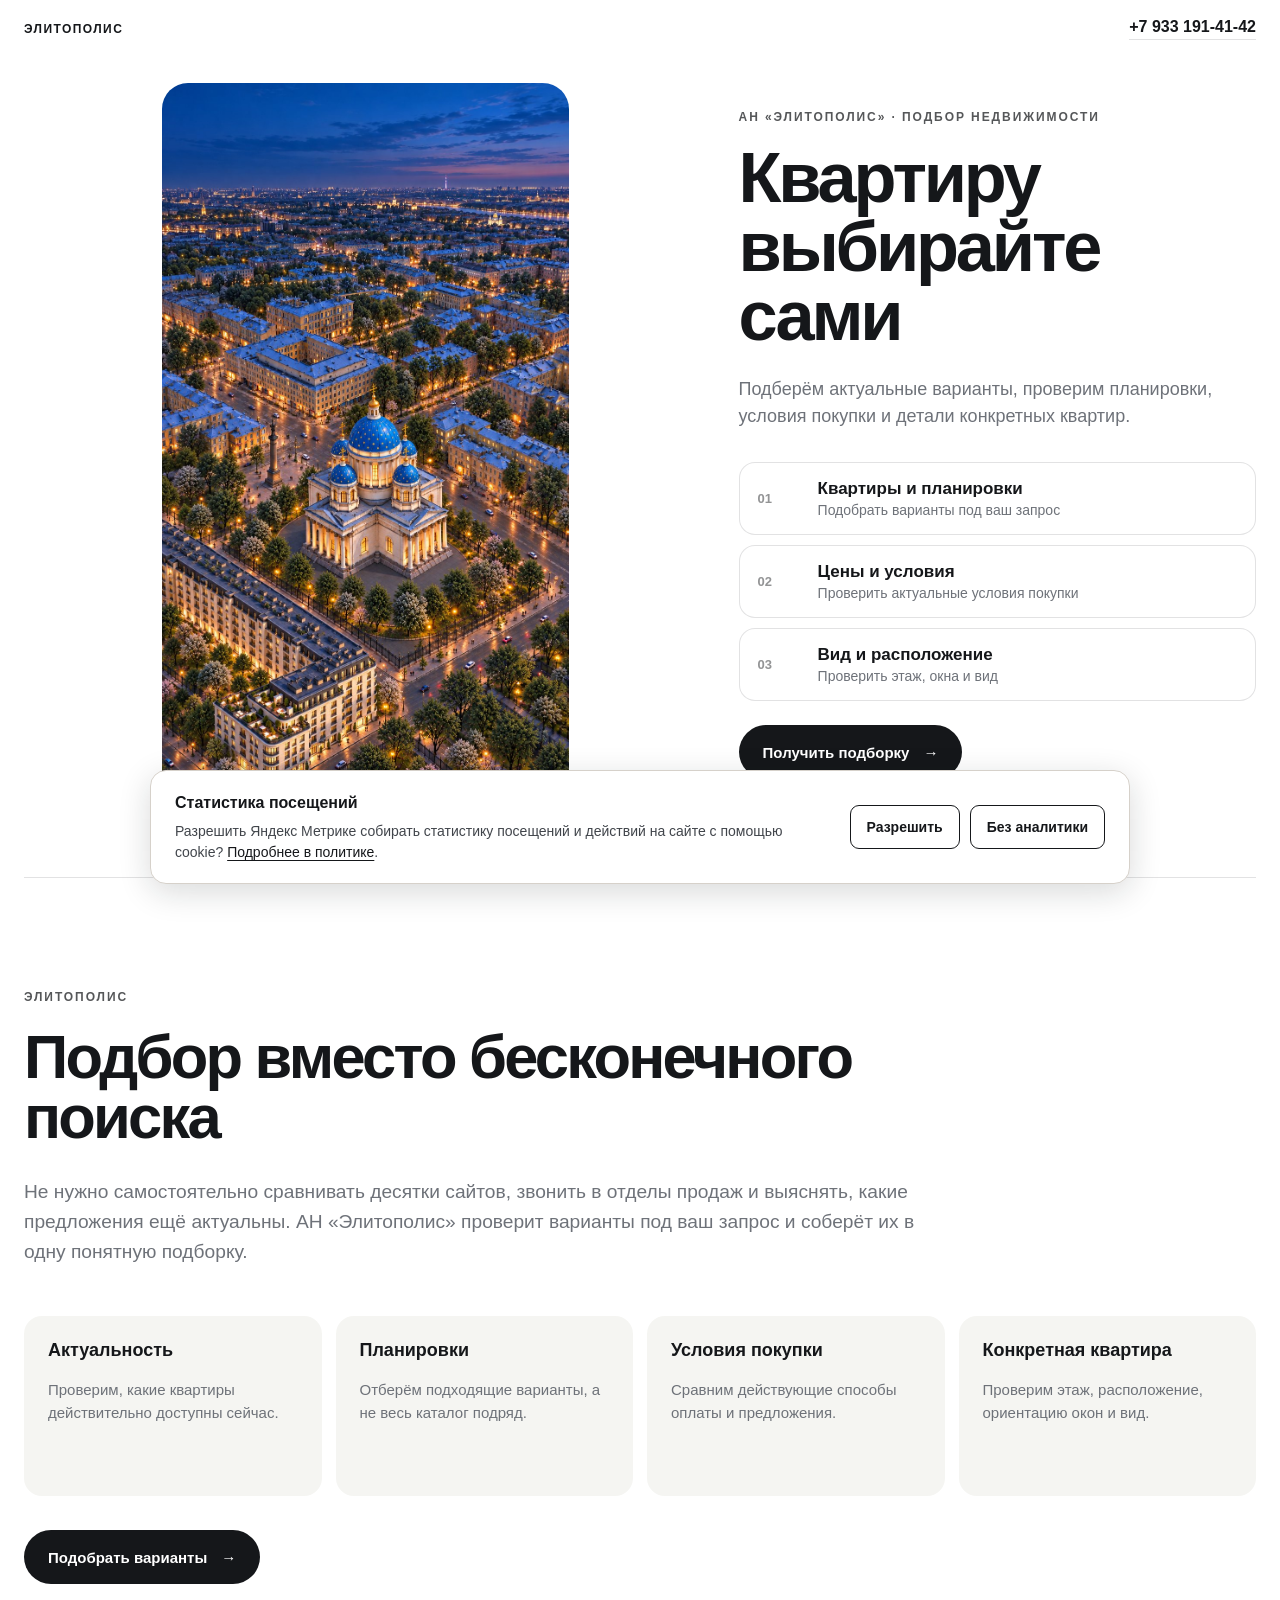
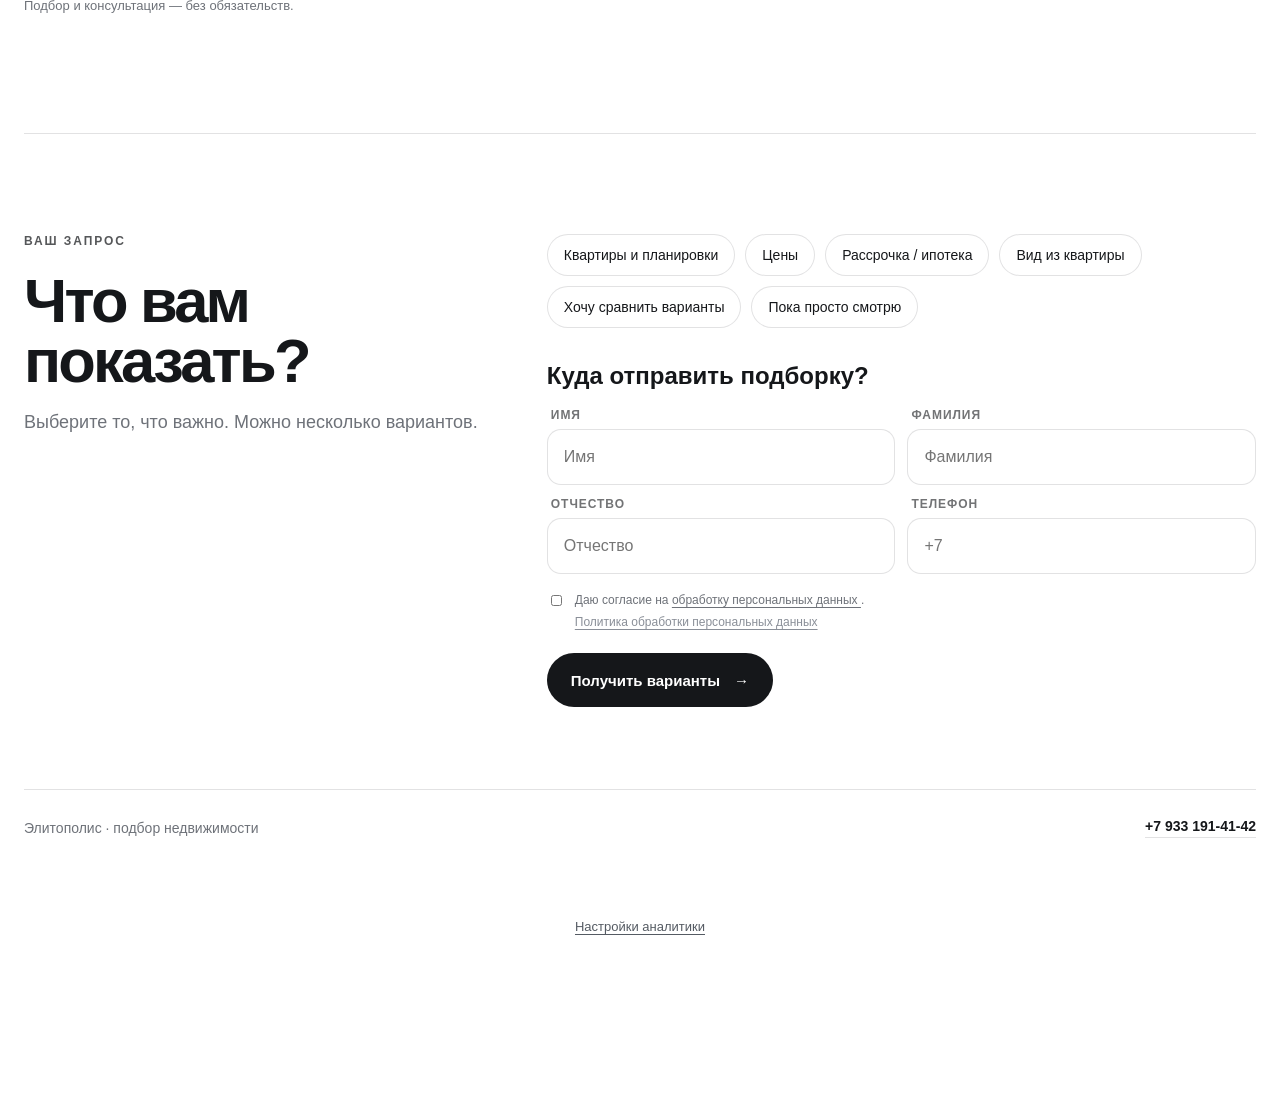
==== commit 36720355: "Track lead funnel with consent-based Yandex Metrica" ====
--- a/index.html
+++ b/index.html
@@ -622,6 +622,9 @@
       }
     }
   </style>
+
+  <link rel="stylesheet" href="/analytics.css">
+  <script src="/analytics.js" defer></script>
 </head>
 
 <body>
@@ -945,6 +948,7 @@
               <input
                 type="text"
                 name="first_name"
+                class="ym-disable-keys"
                 required
                 autocomplete="given-name"
                 placeholder="Имя"
@@ -959,6 +963,7 @@
               <input
                 type="text"
                 name="last_name"
+                class="ym-disable-keys"
                 required
                 autocomplete="family-name"
                 placeholder="Фамилия"
@@ -973,6 +978,7 @@
               <input
                 type="text"
                 name="patronymic"
+                class="ym-disable-keys"
                 autocomplete="additional-name"
                 placeholder="Отчество"
               >
@@ -986,6 +992,7 @@
               <input
                 type="tel"
                 name="phone"
+                class="ym-disable-keys"
                 required
                 autocomplete="tel"
                 inputmode="tel"
@@ -1086,7 +1093,7 @@
 
   <script>
     const ELITOPOLIS_API_ENDPOINT =
-      "https://newapi.elitopolis.ru/webhook/elitopolis-lead-test";
+      "https://newapi.elitopolis.ru/webhook/elitopolis-lead";
 
     const ELITOPOLIS_CAMPAIGN =
       "troitsky_01";
@@ -1317,6 +1324,8 @@
           };
 
 
+          form.dispatchEvent(new Event("elitopolis:lead-submit"));
+
           try{
 
             const response =
@@ -1348,6 +1357,8 @@
             }
 
 
+            form.dispatchEvent(new Event("elitopolis:lead-success"));
+
             form.hidden =
               true;
 
@@ -1365,6 +1376,8 @@
 
           catch(error){
 
+            form.dispatchEvent(new Event("elitopolis:lead-error"));
+
             console.error(
               "Ошибка отправки заявки:",
               error
--- a/analytics.css
+++ b/analytics.css
@@ -0,0 +1,33 @@
+.elp-analytics[hidden]{display:none!important}
+body.elp-analytics-pending{padding-bottom:var(--elp-analytics-space,190px)}
+.elp-analytics{
+  position:fixed;z-index:1000;bottom:16px;left:50%;transform:translateX(-50%);
+  width:calc(100% - 32px);max-width:980px;box-sizing:border-box;
+  display:flex;gap:24px;align-items:center;padding:20px 24px;
+  color:#15171a;background:#fff;border:1px solid #d6d1ca;border-radius:16px;
+  box-shadow:0 8px 32px rgba(21,23,26,.16);
+  font:14px/1.5 Arial,sans-serif;letter-spacing:normal;text-align:left;
+}
+.elp-analytics__copy{flex:1;min-width:0}
+.elp-analytics__copy strong{font-size:16px}
+.elp-analytics__copy p{margin:6px 0 0;max-width:none;font-size:14px;line-height:1.5;color:#41454b}
+.elp-analytics a{color:#15171a;text-decoration:underline;text-underline-offset:3px}
+.elp-analytics__actions{display:flex;gap:10px;flex-shrink:0}
+.elp-analytics__button{
+  min-height:44px;padding:10px 16px;border:1px solid #15171a;border-radius:9px;
+  color:#15171a;background:#fff;font:600 14px/1.3 Arial,sans-serif;cursor:pointer;
+}
+.elp-analytics__button:hover{background:#f2f0ed}
+.elp-analytics__button:focus-visible,.elp-analytics-settings:focus-visible{
+  outline:2px solid #15171a;outline-offset:3px
+}
+.elp-analytics-controls{text-align:center;padding:8px 16px 24px}
+.elp-analytics-settings{
+  border:0;padding:8px;background:transparent;color:#555b63;
+  font:13px/1.4 Arial,sans-serif;text-decoration:underline;text-underline-offset:3px;cursor:pointer;
+}
+@media(max-width:640px){
+  .elp-analytics{bottom:12px;width:calc(100% - 24px);padding:18px;display:block}
+  .elp-analytics__actions{margin-top:14px}
+  .elp-analytics__button{flex:1}
+}
